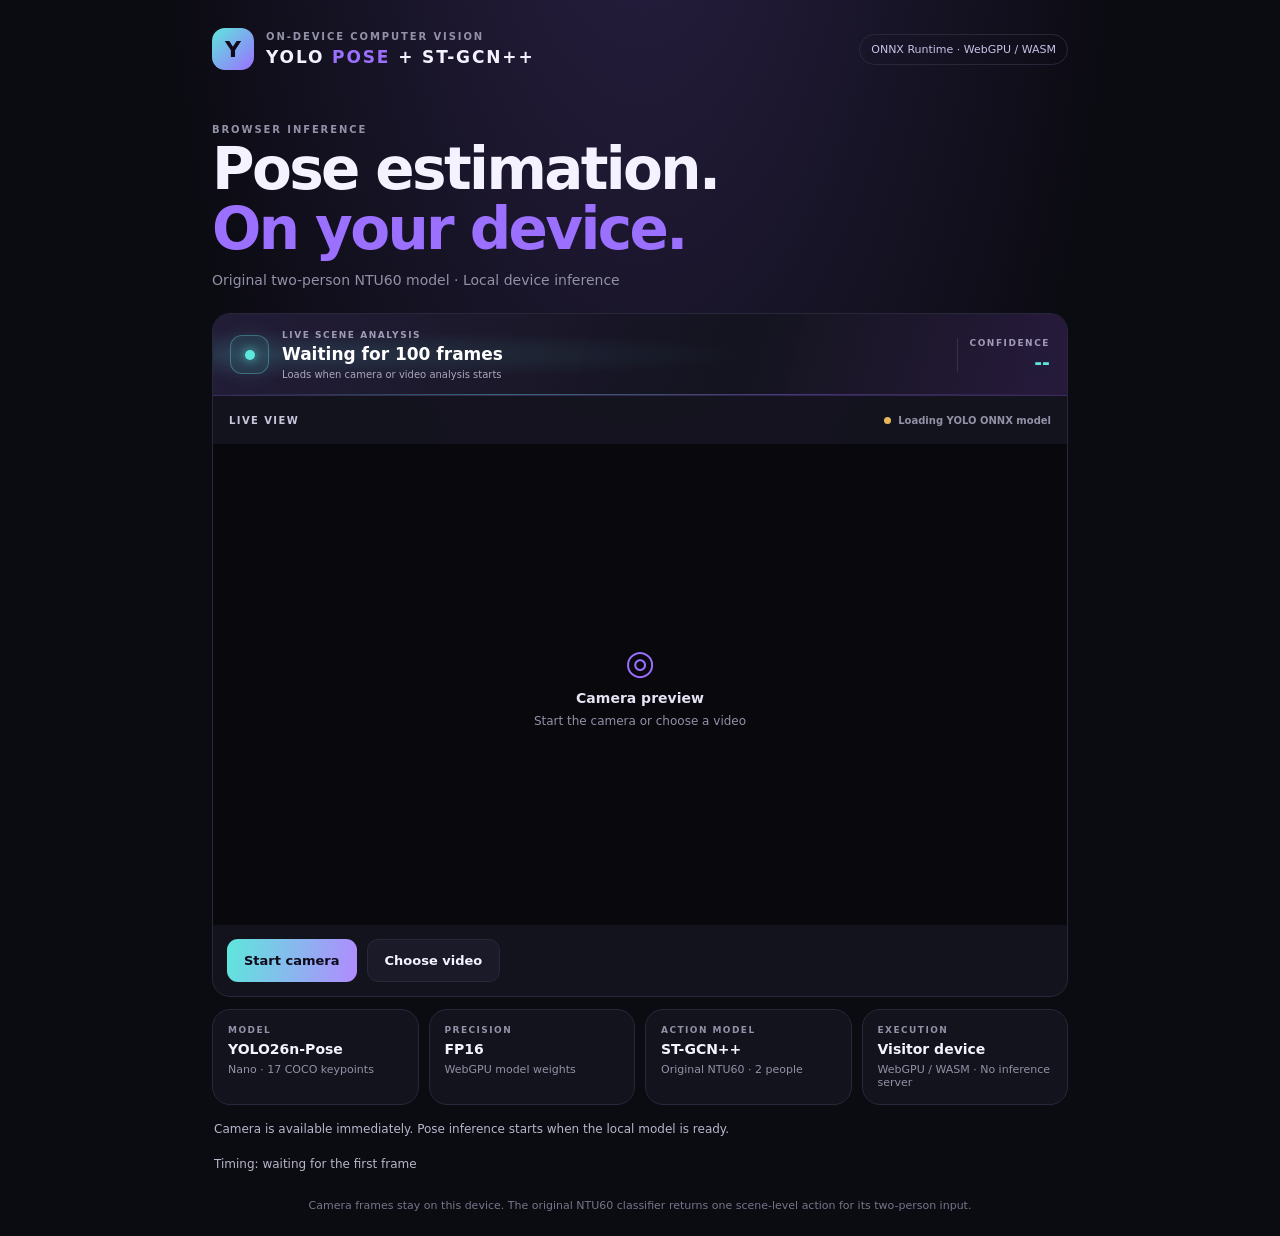
==== browser-yolo-ncnn/index.html @ 24e5f730 "Update UI labels for ONNX WebGPU runtime" ====
<!doctype html>
<html lang="en">
<head>
  <meta charset="utf-8">
  <meta name="viewport" content="width=device-width, initial-scale=1">
  <meta name="theme-color" content="#101018">
  <title>YOLO26 + ST-GCN++ · Browser Action Recognition</title>
  <link rel="stylesheet" href="./styles.css">
</head>
<body>
  <main class="shell">
    <header class="topbar">
      <div class="brand-mark">Y</div>
      <div>
        <p class="eyebrow">ON-DEVICE COMPUTER VISION</p>
        <h1>YOLO <span>POSE</span> + ST-GCN++</h1>
      </div>
      <span class="engine-tag">ONNX Runtime · WebGPU / WASM</span>
    </header>
    <section class="intro">
      <p class="eyebrow">BROWSER INFERENCE</p>
      <h2>Pose estimation.<br><span>On your device.</span></h2>
      <p class="subcopy">Original two-person NTU60 model · Local device inference</p>
    </section>
    <section class="viewer-card" aria-label="Video preview">
      <div class="scene-banner" aria-live="polite">
        <div class="scene-banner-mark"><span></span></div>
        <div class="scene-banner-copy">
          <span class="scene-kicker">LIVE SCENE ANALYSIS</span>
          <strong id="action-result">Waiting for 100 frames</strong>
          <small id="action-status">Loads when camera or video analysis starts</small>
        </div>
        <div class="scene-confidence">
          <span>CONFIDENCE</span>
          <strong id="action-confidence">--</strong>
        </div>
      </div>
      <div class="viewer-head">
        <span>LIVE VIEW</span>
        <span id="runtime-status" class="status"><i></i><span>Preparing runtime</span></span>
      </div>
      <div class="stage">
        <video id="camera" autoplay muted playsinline></video>
        <canvas id="overlay"></canvas>
        <div id="empty-state" class="empty-state">
          <div class="camera-icon">◎</div>
          <strong>Camera preview</strong>
          <span>Start the camera or choose a video</span>
        </div>
      </div>
      <div class="controls">
        <button id="camera-button" class="primary">Start camera</button>
        <label class="secondary" for="video-input">Choose video</label>
        <input id="video-input" type="file" accept="video/*" hidden>
        <a id="download-video" class="secondary" href="#" download hidden>Download video</a>
      </div>
    </section>
    <section class="info-grid">
      <div class="info-card"><span class="info-label">MODEL</span><strong>YOLO26n-Pose</strong><small>Nano · 17 COCO keypoints</small></div>
      <div class="info-card"><span class="info-label">PRECISION</span><strong>FP16</strong><small>WebGPU model weights</small></div>
      <div class="info-card"><span class="info-label">ACTION MODEL</span><strong>ST-GCN++</strong><small>Original NTU60 · 2 people</small></div>
      <div class="info-card"><span class="info-label">EXECUTION</span><strong>Visitor device</strong><small>WebGPU / WASM · No inference server</small></div>
    </section>
    <p id="notice" class="notice" role="status">Checking browser support…</p>
    <p id="perf" class="notice" role="status">Timing: waiting for the first frame</p>
    <footer>Camera frames stay on this device. The original NTU60 classifier returns one scene-level action for its two-person input.</footer>
  </main>
  <script type="module" src="./app.js?v=9"></script>
</body>
</html>
---- browser-yolo-ncnn/styles.css ----
:root {
  color-scheme: dark;
  --bg: #0b0b12;
  --panel: #14141f;
  --line: #29283a;
  --muted: #9291a7;
  --text: #f4f2ff;
  --purple: #9b70ff;
  --cyan: #5ee7dc;
}
* { box-sizing: border-box; }
body {
  margin: 0; min-height: 100vh;
  background: radial-gradient(ellipse at 50% -20%, #292044 0, var(--bg) 54%);
  color: var(--text);
  font-family: Inter, ui-sans-serif, system-ui, -apple-system, BlinkMacSystemFont, "Segoe UI", sans-serif;
}
.shell { width: min(900px, 100%); margin: 0 auto; padding: 28px 22px 24px; }
.topbar { display: flex; align-items: center; gap: 12px; }
.brand-mark {
  width: 42px; height: 42px; display: grid; place-items: center;
  border-radius: 13px; color: #100b1b; font-weight: 900; font-size: 22px;
  background: linear-gradient(135deg, var(--cyan), var(--purple));
}
.eyebrow { margin: 0 0 5px; color: var(--muted); font-size: 10px; letter-spacing: .19em; font-weight: 800; }
h1 { margin: 0; font-size: 17px; letter-spacing: .11em; }
h1 span, .intro h2 span { color: var(--purple); }
.engine-tag { margin-left: auto; border: 1px solid var(--line); border-radius: 99px; padding: 8px 11px; color: #c9c1e8; font-size: 11px; }
.intro { padding: 54px 0 25px; }
.intro h2 { margin: 0; font-size: clamp(34px, 7vw, 58px); line-height: 1.03; letter-spacing: -.045em; }
.subcopy { color: var(--muted); margin: 13px 0 0; font-size: 14px; }
.viewer-card, .info-card { background: color-mix(in srgb, var(--panel) 92%, transparent); border: 1px solid var(--line); border-radius: 18px; }
.viewer-card { overflow: hidden; }
.viewer-head { height: 48px; display: flex; align-items: center; justify-content: space-between; padding: 0 16px; font-size: 10px; font-weight: 800; letter-spacing: .14em; color: #c9c5dc; }
.status { display: flex; align-items: center; gap: 7px; color: var(--muted); letter-spacing: 0; font-weight: 600; }
.status i { width: 7px; height: 7px; border-radius: 50%; background: #e7b65a; }
.stage { position: relative; min-height: 260px; aspect-ratio: 16 / 9; background: #08080d; display: grid; place-items: center; overflow: hidden; }
video, canvas { position: absolute; width: 100%; height: 100%; inset: 0; object-fit: contain; }
canvas { pointer-events: none; }
.empty-state { display: flex; align-items: center; flex-direction: column; gap: 8px; color: var(--muted); font-size: 12px; text-align: center; }
.empty-state strong { color: #e7e3f5; font-size: 14px; }
.camera-icon { font-size: 34px; color: var(--purple); }
.controls { display: flex; gap: 10px; padding: 14px; }
button, .secondary { min-height: 43px; padding: 0 17px; border-radius: 11px; font: inherit; font-size: 13px; font-weight: 750; cursor: pointer; display: inline-flex; align-items: center; justify-content: center; }
.primary { border: 0; color: #100b1b; background: linear-gradient(100deg, var(--cyan), #b18aff); }
.secondary { border: 1px solid var(--line); color: var(--text); background: #1b1a28; text-decoration: none; }
a.secondary[hidden] { display: none; }
a.secondary { white-space: nowrap; }
.action-readout { display: flex; flex-direction: column; gap: 6px; padding: 0 16px 16px; }
.action-readout strong { color: #f2c66d; font-size: 14px; line-height: 1.4; }
.action-readout small { color: var(--muted); font-size: 11px; }
.info-grid { display: grid; grid-template-columns: repeat(4, 1fr); gap: 10px; margin-top: 12px; }
.info-card { padding: 15px; display: flex; flex-direction: column; gap: 6px; }
.info-label { color: var(--muted); font-size: 9px; letter-spacing: .16em; font-weight: 800; }
.info-card strong { font-size: 14px; }
.info-card small { color: var(--muted); font-size: 11px; }
.notice { min-height: 20px; margin: 15px 2px 0; color: #b9b5cb; font-size: 12px; line-height: 1.5; }
footer { margin-top: 24px; color: #77758a; text-align: center; font-size: 11px; }
@media (max-width: 560px) {
  .shell { padding: 20px 13px; }
  .engine-tag { font-size: 9px; padding: 7px 8px; }
  .intro { padding: 42px 0 20px; }
  .stage { min-height: 220px; aspect-ratio: 4 / 3; }
  .info-grid { grid-template-columns: 1fr; }
  .info-card { padding: 12px 14px; }
}


/* Live scene classification banner */
.scene-banner {
  position: relative;
  display: flex;
  align-items: center;
  gap: 13px;
  min-height: 82px;
  padding: 14px 17px;
  overflow: hidden;
  border-bottom: 1px solid rgba(155, 112, 255, .2);
  background:
    radial-gradient(ellipse at 8% 50%, rgba(94, 231, 220, .13), transparent 42%),
    linear-gradient(105deg, rgba(35, 29, 57, .96), rgba(20, 20, 31, .98) 62%, rgba(40, 27, 62, .94));
}
.scene-banner::after {
  content: "";
  position: absolute;
  inset: auto 0 0;
  height: 1px;
  background: linear-gradient(90deg, transparent, rgba(94, 231, 220, .55), rgba(155, 112, 255, .55), transparent);
  opacity: .7;
}
.scene-banner-mark {
  width: 39px;
  height: 39px;
  flex: 0 0 39px;
  display: grid;
  place-items: center;
  border: 1px solid rgba(94, 231, 220, .35);
  border-radius: 12px;
  background: rgba(94, 231, 220, .08);
  box-shadow: 0 0 22px rgba(94, 231, 220, .1), inset 0 0 14px rgba(94, 231, 220, .06);
}
.scene-banner-mark span {
  width: 10px;
  height: 10px;
  border-radius: 50%;
  background: var(--cyan);
  box-shadow: 0 0 12px var(--cyan);
  animation: scene-pulse 1.8s ease-in-out infinite;
}
.scene-banner-copy {
  min-width: 0;
  flex: 1;
  display: flex;
  flex-direction: column;
  gap: 4px;
}
.scene-kicker, .scene-confidence span {
  color: #9f9bb7;
  font-size: 9px;
  font-weight: 850;
  letter-spacing: .17em;
}
.scene-banner-copy strong {
  color: #fff;
  font-size: clamp(14px, 2.4vw, 17px);
  line-height: 1.25;
  overflow-wrap: anywhere;
}
.scene-banner-copy small {
  color: #aaa6bd;
  font-size: 10px;
}
.scene-confidence {
  flex: 0 0 auto;
  min-width: 76px;
  display: flex;
  flex-direction: column;
  align-items: flex-end;
  gap: 5px;
  padding-left: 12px;
  border-left: 1px solid rgba(255,255,255,.1);
}
.scene-confidence strong {
  color: var(--cyan);
  font-size: 19px;
  line-height: 1;
  font-variant-numeric: tabular-nums;
  text-shadow: 0 0 16px rgba(94, 231, 220, .24);
}
@keyframes scene-pulse {
  0%, 100% { opacity: 1; transform: scale(1); }
  50% { opacity: .45; transform: scale(.78); }
}
@media (max-width: 420px) {
  .scene-banner { gap: 10px; min-height: 76px; padding: 12px; }
  .scene-banner-mark { width: 33px; height: 33px; flex-basis: 33px; }
  .scene-confidence { min-width: 61px; padding-left: 9px; }
  .scene-confidence strong { font-size: 17px; }
}
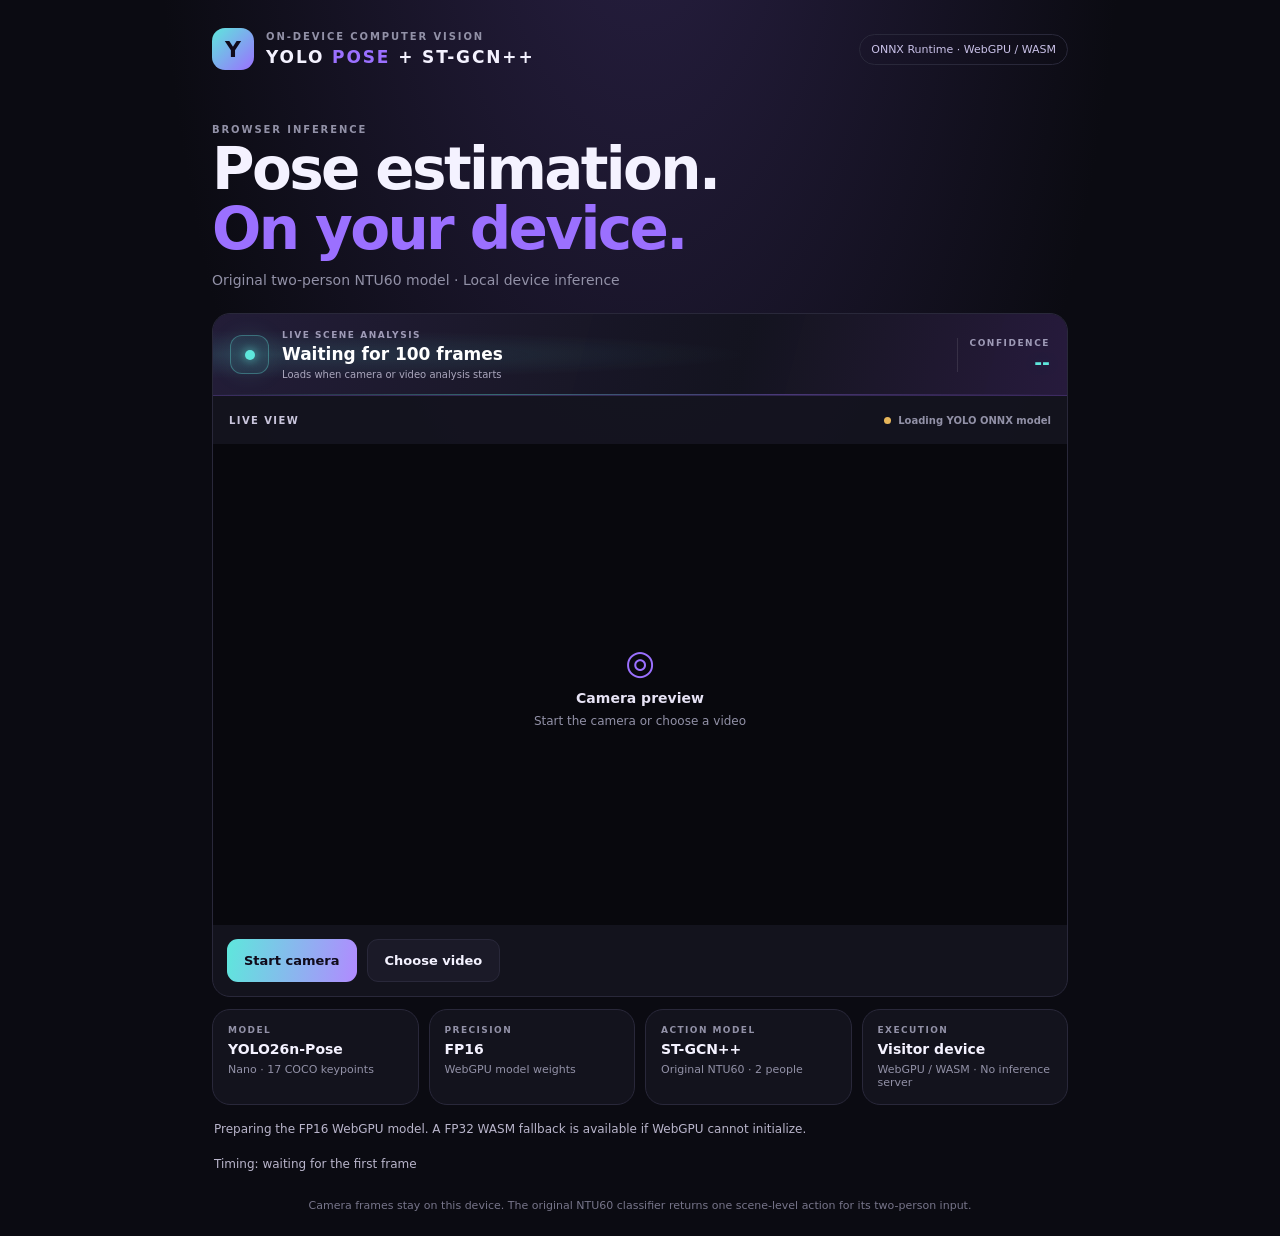
==== commit 0a2e2b74: "Show live ONNX model download progress" ====
--- a/browser-yolo-ncnn/index.html
+++ b/browser-yolo-ncnn/index.html
@@ -5,7 +5,7 @@
   <meta name="viewport" content="width=device-width, initial-scale=1">
   <meta name="theme-color" content="#101018">
   <title>YOLO26 + ST-GCN++ · Browser Action Recognition</title>
-  <link rel="stylesheet" href="./styles.css">
+  <link rel="stylesheet" href="./styles.css?v=2">
 </head>
 <body>
   <main class="shell">
@@ -61,10 +61,17 @@
       <div class="info-card"><span class="info-label">ACTION MODEL</span><strong>ST-GCN++</strong><small>Original NTU60 · 2 people</small></div>
       <div class="info-card"><span class="info-label">EXECUTION</span><strong>Visitor device</strong><small>WebGPU / WASM · No inference server</small></div>
     </section>
+    <section id="model-progress" class="model-progress" aria-live="polite" hidden>
+      <div class="model-progress-heading">
+        <strong>MODEL DOWNLOAD</strong>
+        <span id="model-progress-text">Waiting for download…</span>
+      </div>
+      <progress id="model-progress-bar" max="100" value="0"></progress>
+    </section>
     <p id="notice" class="notice" role="status">Checking browser support…</p>
     <p id="perf" class="notice" role="status">Timing: waiting for the first frame</p>
     <footer>Camera frames stay on this device. The original NTU60 classifier returns one scene-level action for its two-person input.</footer>
   </main>
-  <script type="module" src="./app.js?v=9"></script>
+  <script type="module" src="./app.js?v=10"></script>
 </body>
 </html>
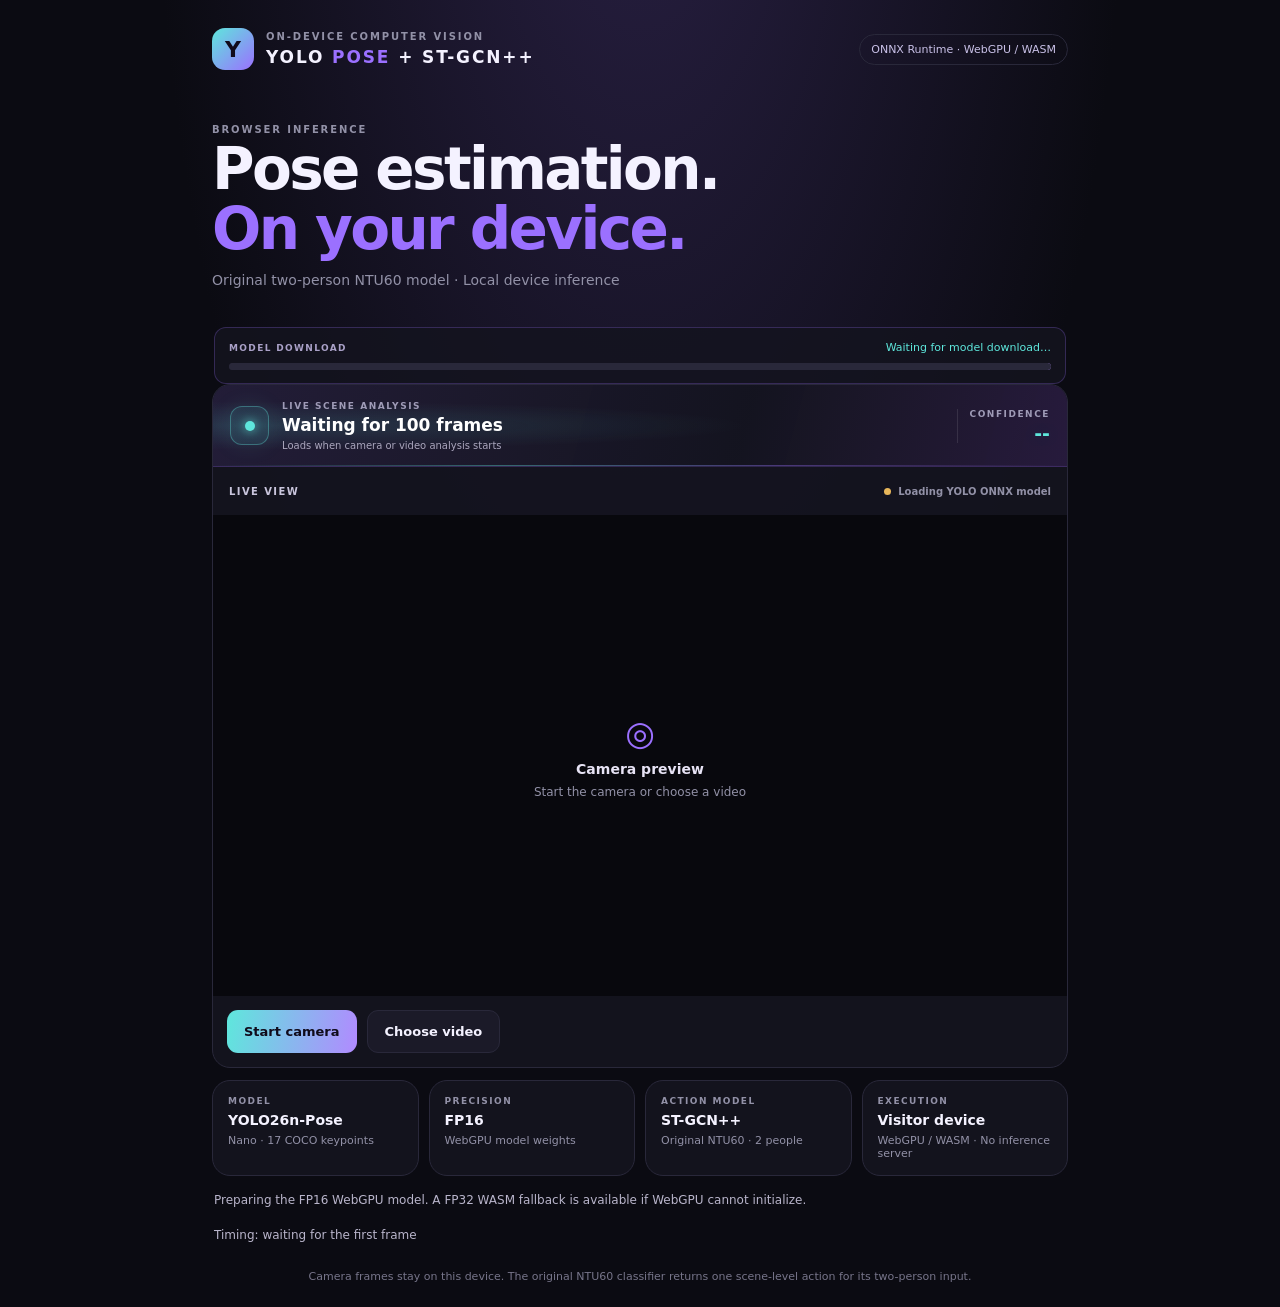
==== commit c9b29e2e: "Keep standalone model download panel visible from startup" ====
--- a/browser-yolo-ncnn/index.html
+++ b/browser-yolo-ncnn/index.html
@@ -5,7 +5,7 @@
   <meta name="viewport" content="width=device-width, initial-scale=1">
   <meta name="theme-color" content="#101018">
   <title>YOLO26 + ST-GCN++ · Browser Action Recognition</title>
-  <link rel="stylesheet" href="./styles.css?v=2">
+  <link rel="stylesheet" href="./styles.css?v=3">
 </head>
 <body>
   <main class="shell">
@@ -21,6 +21,13 @@
       <p class="eyebrow">BROWSER INFERENCE</p>
       <h2>Pose estimation.<br><span>On your device.</span></h2>
       <p class="subcopy">Original two-person NTU60 model · Local device inference</p>
+    </section>
+    <section id="model-progress" class="model-progress" aria-live="polite">
+      <div class="model-progress-heading">
+        <strong>MODEL DOWNLOAD</strong>
+        <span id="model-progress-text">Waiting for model download…</span>
+      </div>
+      <progress id="model-progress-bar" max="100" data-indeterminate="true"></progress>
     </section>
     <section class="viewer-card" aria-label="Video preview">
       <div class="scene-banner" aria-live="polite">
@@ -61,17 +68,10 @@
       <div class="info-card"><span class="info-label">ACTION MODEL</span><strong>ST-GCN++</strong><small>Original NTU60 · 2 people</small></div>
       <div class="info-card"><span class="info-label">EXECUTION</span><strong>Visitor device</strong><small>WebGPU / WASM · No inference server</small></div>
     </section>
-    <section id="model-progress" class="model-progress" aria-live="polite" hidden>
-      <div class="model-progress-heading">
-        <strong>MODEL DOWNLOAD</strong>
-        <span id="model-progress-text">Waiting for download…</span>
-      </div>
-      <progress id="model-progress-bar" max="100" value="0"></progress>
-    </section>
     <p id="notice" class="notice" role="status">Checking browser support…</p>
     <p id="perf" class="notice" role="status">Timing: waiting for the first frame</p>
     <footer>Camera frames stay on this device. The original NTU60 classifier returns one scene-level action for its two-person input.</footer>
   </main>
-  <script type="module" src="./app.js?v=10"></script>
+  <script type="module" src="./app.js?v=11"></script>
 </body>
 </html>
--- a/browser-yolo-ncnn/styles.css
+++ b/browser-yolo-ncnn/styles.css
@@ -157,3 +157,60 @@
   .scene-confidence { min-width: 61px; padding-left: 9px; }
   .scene-confidence strong { font-size: 17px; }
 }
+
+
+/* ONNX model download progress */
+.model-progress {
+  margin: 14px 2px 0;
+  padding: 13px 14px;
+  border: 1px solid rgba(155, 112, 255, .25);
+  border-radius: 12px;
+  background: rgba(20, 20, 31, .82);
+}
+.model-progress[hidden] { display: none; }
+.model-progress-heading {
+  display: flex;
+  align-items: center;
+  justify-content: space-between;
+  gap: 12px;
+  margin-bottom: 9px;
+}
+.model-progress-heading strong {
+  color: #aaa1c8;
+  font-size: 9px;
+  letter-spacing: .15em;
+}
+.model-progress-heading span {
+  color: var(--cyan);
+  font-size: 11px;
+  font-variant-numeric: tabular-nums;
+  text-align: right;
+}
+.model-progress progress {
+  display: block;
+  width: 100%;
+  height: 7px;
+  overflow: hidden;
+  border: 0;
+  border-radius: 99px;
+  background: #29283a;
+  accent-color: var(--purple);
+}
+.model-progress progress::-webkit-progress-bar { background: #29283a; border-radius: 99px; }
+.model-progress progress::-webkit-progress-value {
+  border-radius: 99px;
+  background: linear-gradient(90deg, var(--cyan), var(--purple));
+}
+.model-progress progress::-moz-progress-bar {
+  border-radius: 99px;
+  background: linear-gradient(90deg, var(--cyan), var(--purple));
+}
+.model-progress progress[data-indeterminate="true"] {
+  background: linear-gradient(90deg, #29283a 20%, #7660a8 50%, #29283a 80%);
+  background-size: 200% 100%;
+  animation: model-download-pulse 1.4s linear infinite;
+}
+@keyframes model-download-pulse {
+  from { background-position: 100% 0; }
+  to { background-position: -100% 0; }
+}
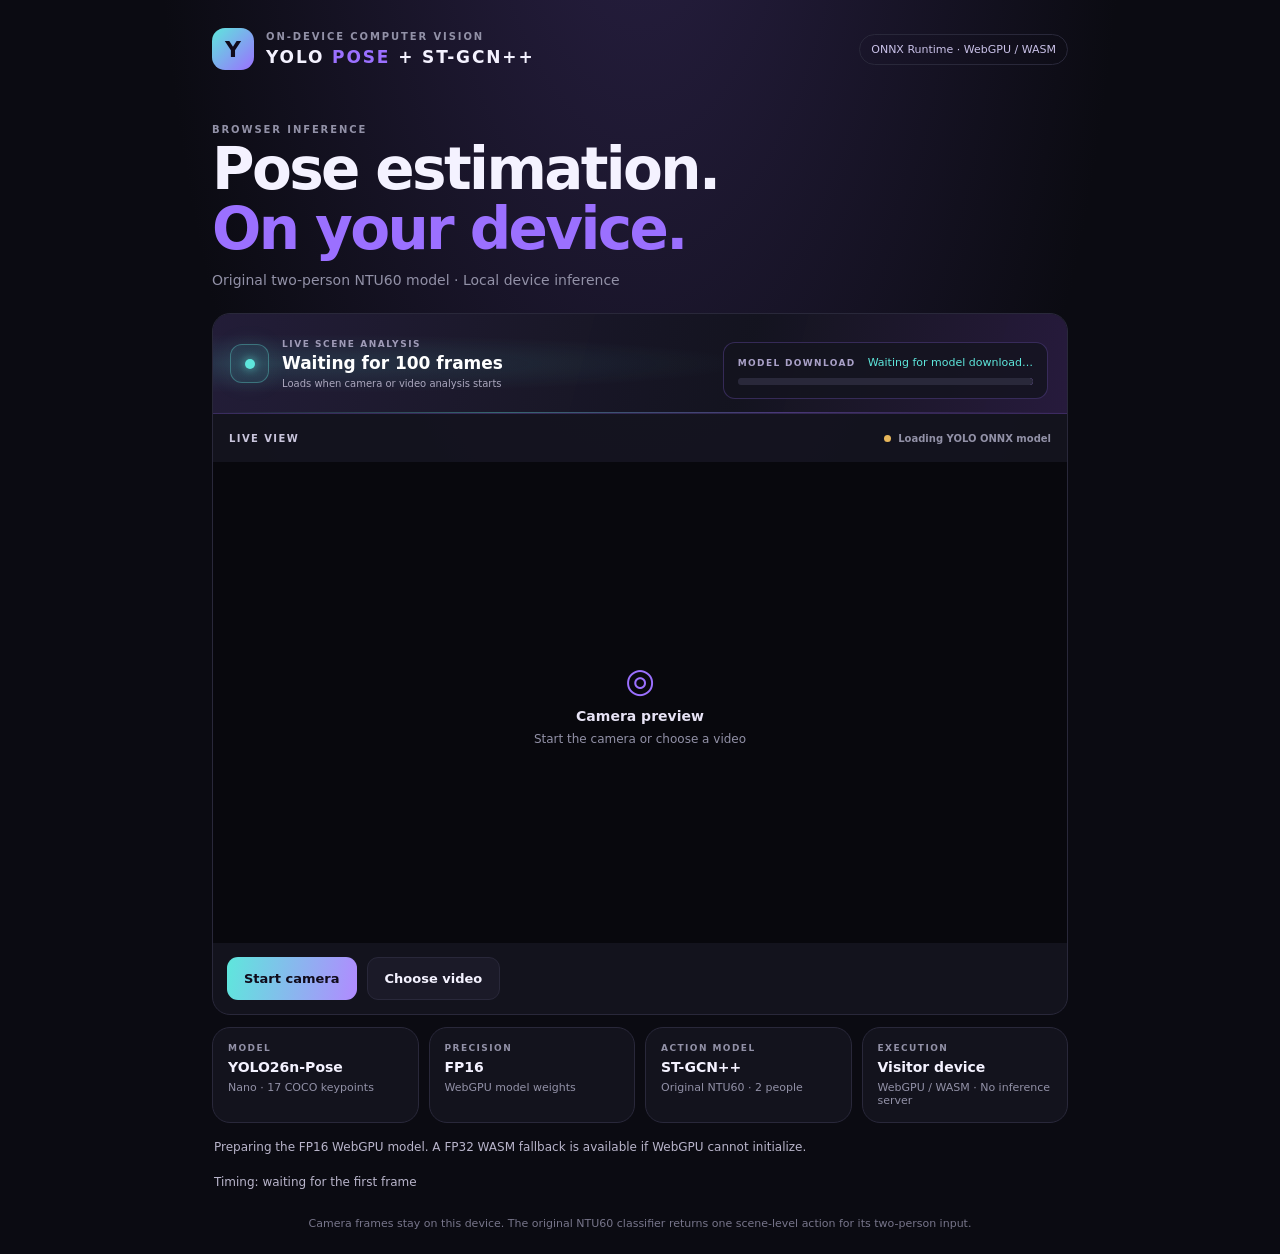
==== commit d97b5230: "Replace confidence panel with model download progress" ====
--- a/browser-yolo-ncnn/index.html
+++ b/browser-yolo-ncnn/index.html
@@ -5,7 +5,7 @@
   <meta name="viewport" content="width=device-width, initial-scale=1">
   <meta name="theme-color" content="#101018">
   <title>YOLO26 + ST-GCN++ · Browser Action Recognition</title>
-  <link rel="stylesheet" href="./styles.css?v=3">
+  <link rel="stylesheet" href="./styles.css?v=4">
 </head>
 <body>
   <main class="shell">
@@ -22,13 +22,6 @@
       <h2>Pose estimation.<br><span>On your device.</span></h2>
       <p class="subcopy">Original two-person NTU60 model · Local device inference</p>
     </section>
-    <section id="model-progress" class="model-progress" aria-live="polite">
-      <div class="model-progress-heading">
-        <strong>MODEL DOWNLOAD</strong>
-        <span id="model-progress-text">Waiting for model download…</span>
-      </div>
-      <progress id="model-progress-bar" max="100" data-indeterminate="true"></progress>
-    </section>
     <section class="viewer-card" aria-label="Video preview">
       <div class="scene-banner" aria-live="polite">
         <div class="scene-banner-mark"><span></span></div>
@@ -37,10 +30,13 @@
           <strong id="action-result">Waiting for 100 frames</strong>
           <small id="action-status">Loads when camera or video analysis starts</small>
         </div>
-        <div class="scene-confidence">
-          <span>CONFIDENCE</span>
-          <strong id="action-confidence">--</strong>
-        </div>
+    <section id="model-progress" class="model-progress scene-download" aria-live="polite">
+      <div class="model-progress-heading">
+        <strong>MODEL DOWNLOAD</strong>
+        <span id="model-progress-text">Waiting for model download…</span>
+      </div>
+      <progress id="model-progress-bar" max="100" data-indeterminate="true"></progress>
+    </section>
       </div>
       <div class="viewer-head">
         <span>LIVE VIEW</span>
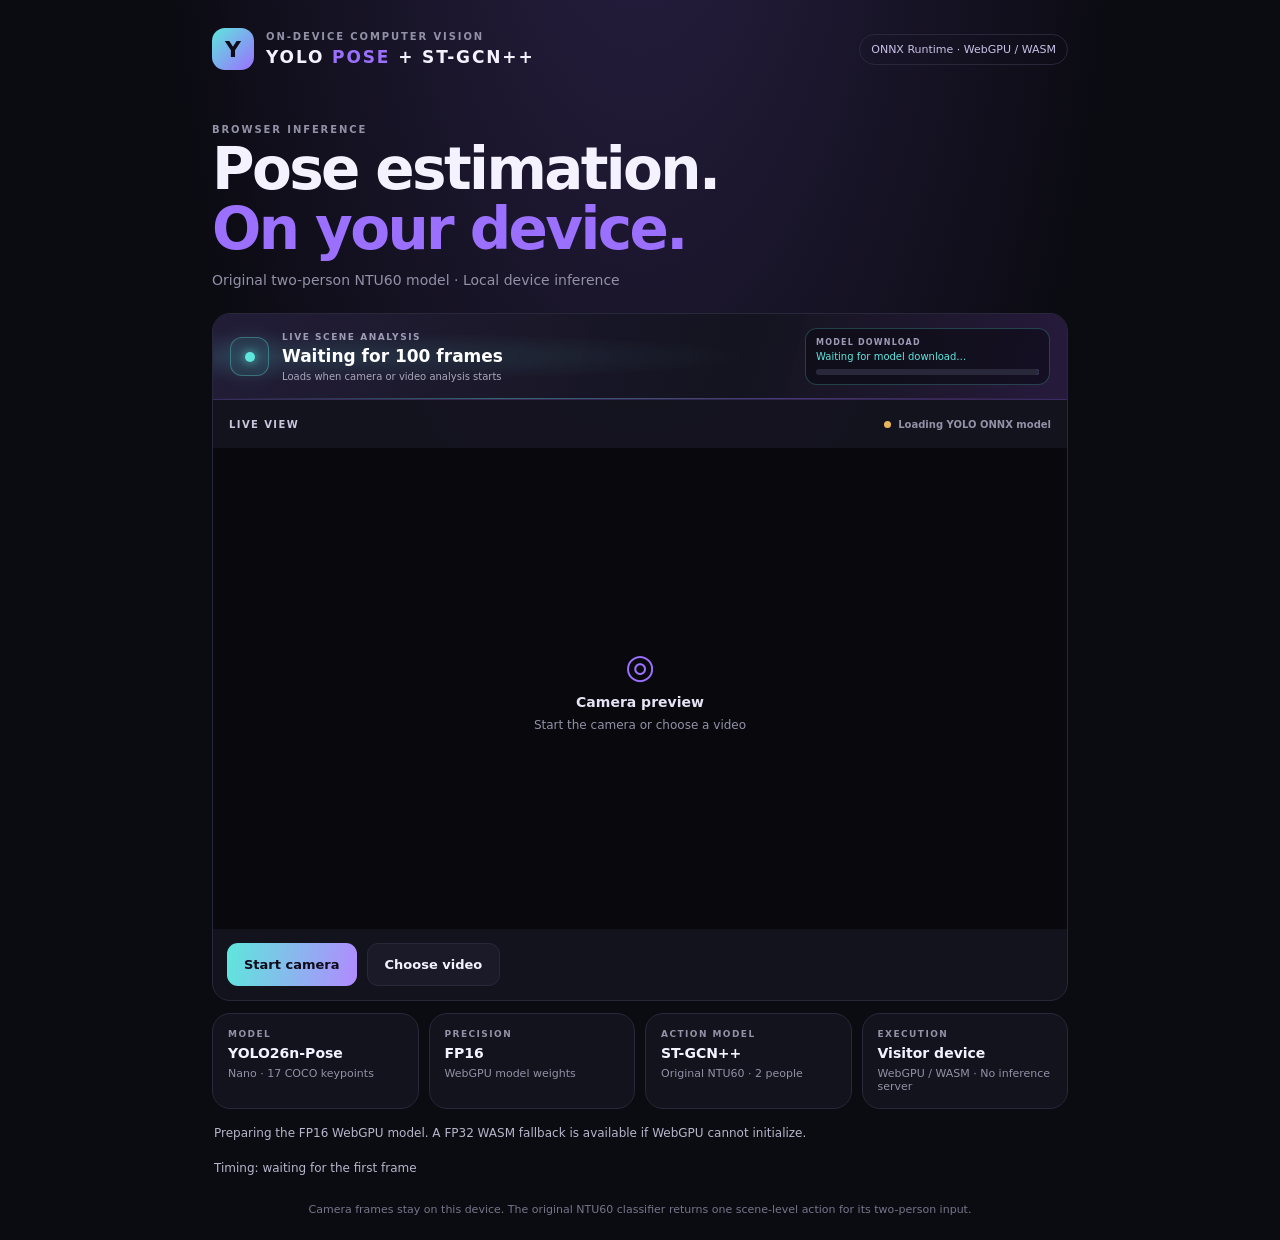
==== commit 049f4630: "Refresh stylesheet cache for banner progress layout" ====
--- a/browser-yolo-ncnn/index.html
+++ b/browser-yolo-ncnn/index.html
@@ -5,7 +5,7 @@
   <meta name="viewport" content="width=device-width, initial-scale=1">
   <meta name="theme-color" content="#101018">
   <title>YOLO26 + ST-GCN++ · Browser Action Recognition</title>
-  <link rel="stylesheet" href="./styles.css?v=4">
+  <link rel="stylesheet" href="./styles.css?v=5">
 </head>
 <body>
   <main class="shell">
@@ -37,6 +37,7 @@
       </div>
       <progress id="model-progress-bar" max="100" data-indeterminate="true"></progress>
     </section>
+        <span id="action-confidence" hidden>--</span>
       </div>
       <div class="viewer-head">
         <span>LIVE VIEW</span>
--- a/browser-yolo-ncnn/styles.css
+++ b/browser-yolo-ncnn/styles.css
@@ -214,3 +214,43 @@
   from { background-position: 100% 0; }
   to { background-position: -100% 0; }
 }
+
+/* Download progress occupies the former confidence slot in the scene banner. */
+.scene-download {
+  flex: 0 1 245px;
+  width: 245px;
+  min-width: 150px;
+  margin: 0;
+  padding: 9px 10px;
+  border-color: rgba(94, 231, 220, .24);
+  background: rgba(9, 10, 18, .58);
+}
+.scene-download .model-progress-heading {
+  align-items: flex-start;
+  flex-direction: column;
+  gap: 4px;
+  margin-bottom: 7px;
+}
+.scene-download .model-progress-heading strong {
+  color: #9f9bb7;
+  font-size: 8px;
+}
+.scene-download .model-progress-heading span {
+  width: 100%;
+  text-align: left;
+  font-size: 10px;
+}
+.scene-download progress { height: 6px; }
+@media (max-width: 560px) {
+  .scene-banner { flex-wrap: wrap; }
+  .scene-download {
+    flex: 1 1 100%;
+    width: 100%;
+    min-width: 0;
+  }
+  .scene-download .model-progress-heading {
+    flex-direction: row;
+    align-items: center;
+  }
+  .scene-download .model-progress-heading span { text-align: right; }
+}
